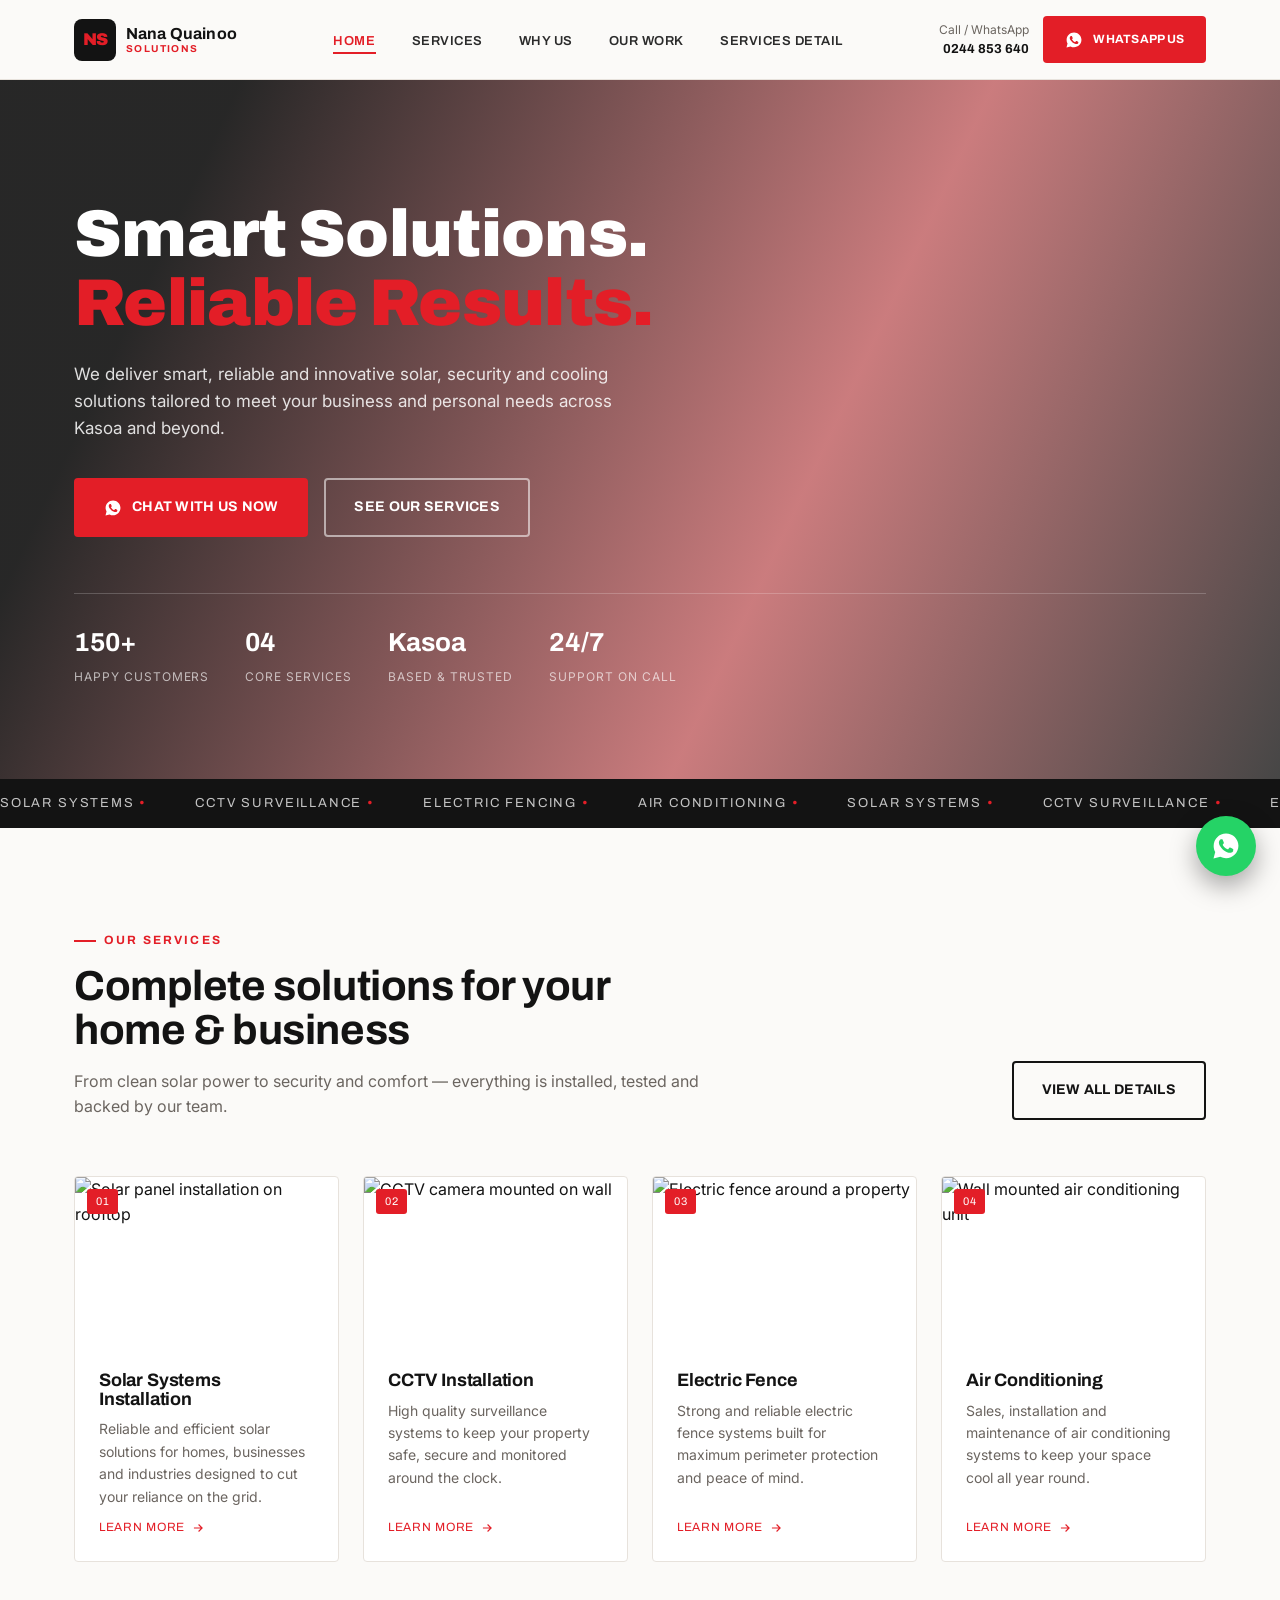
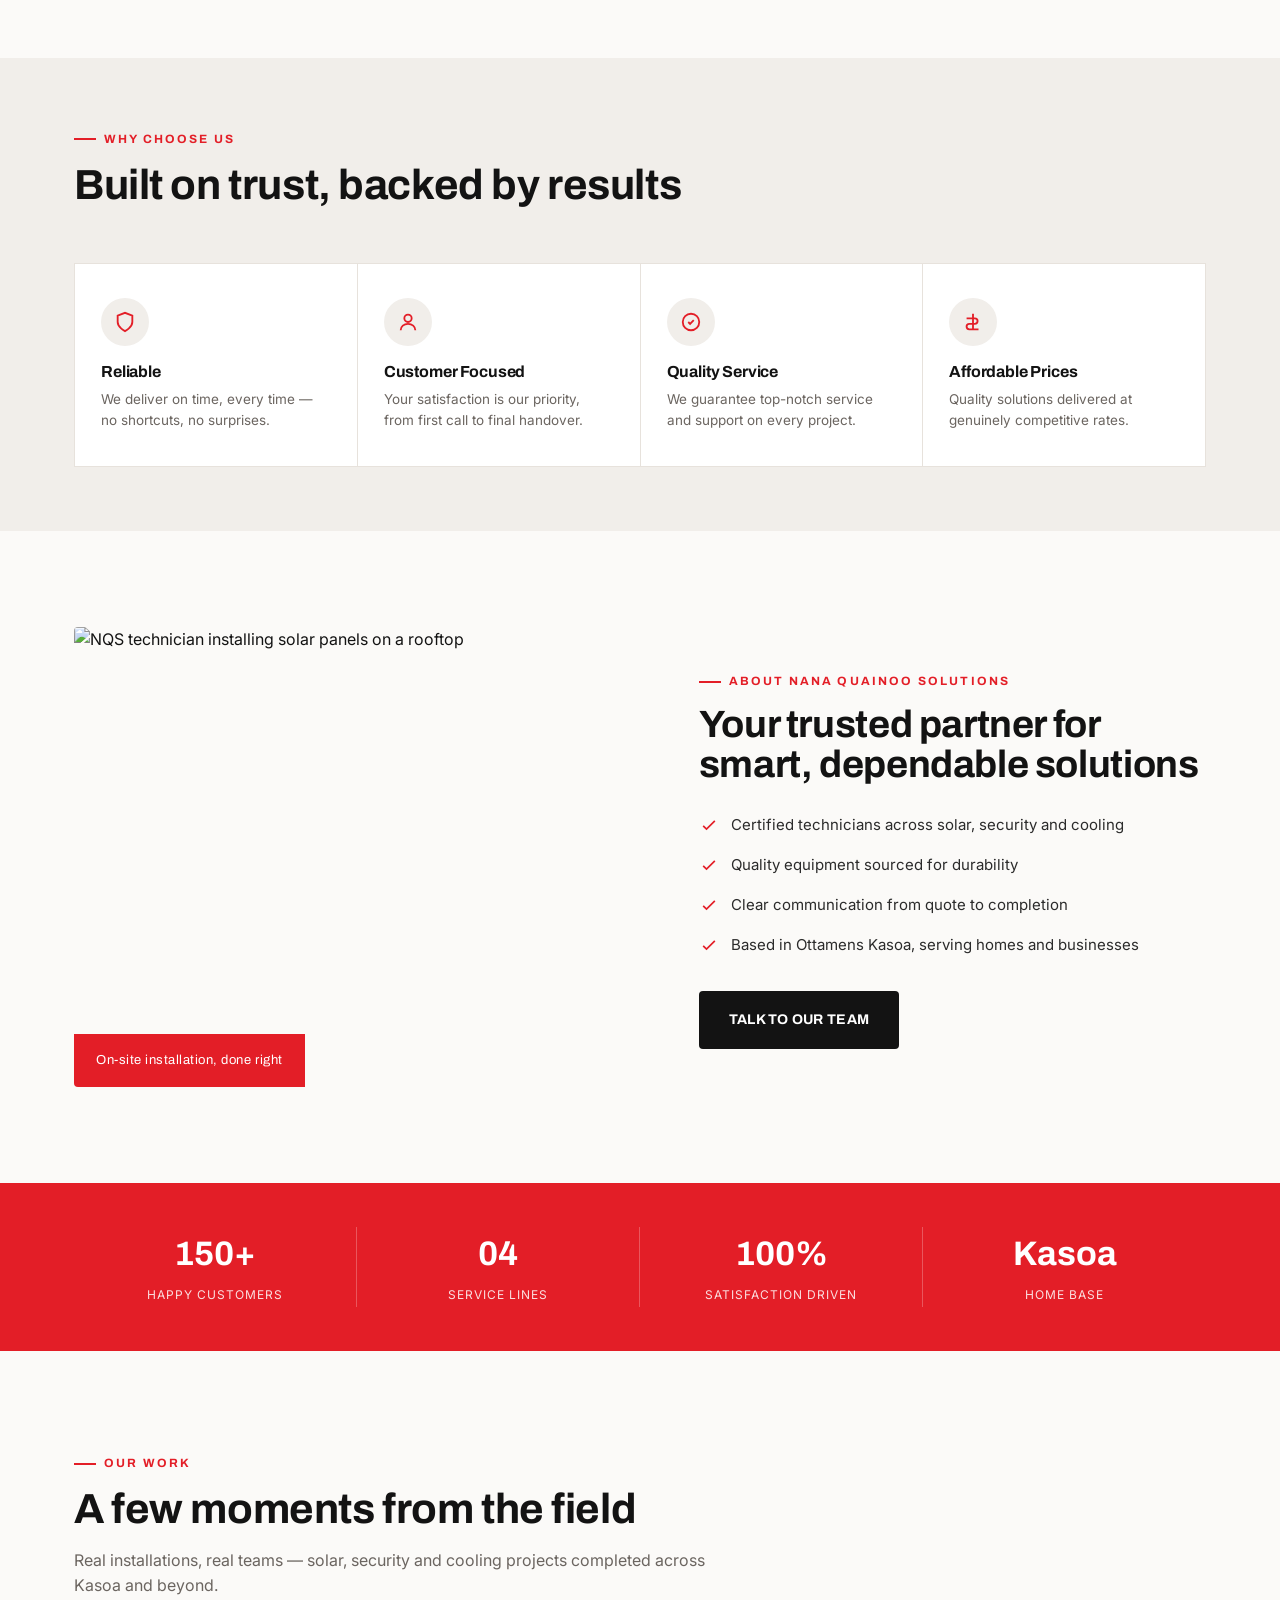
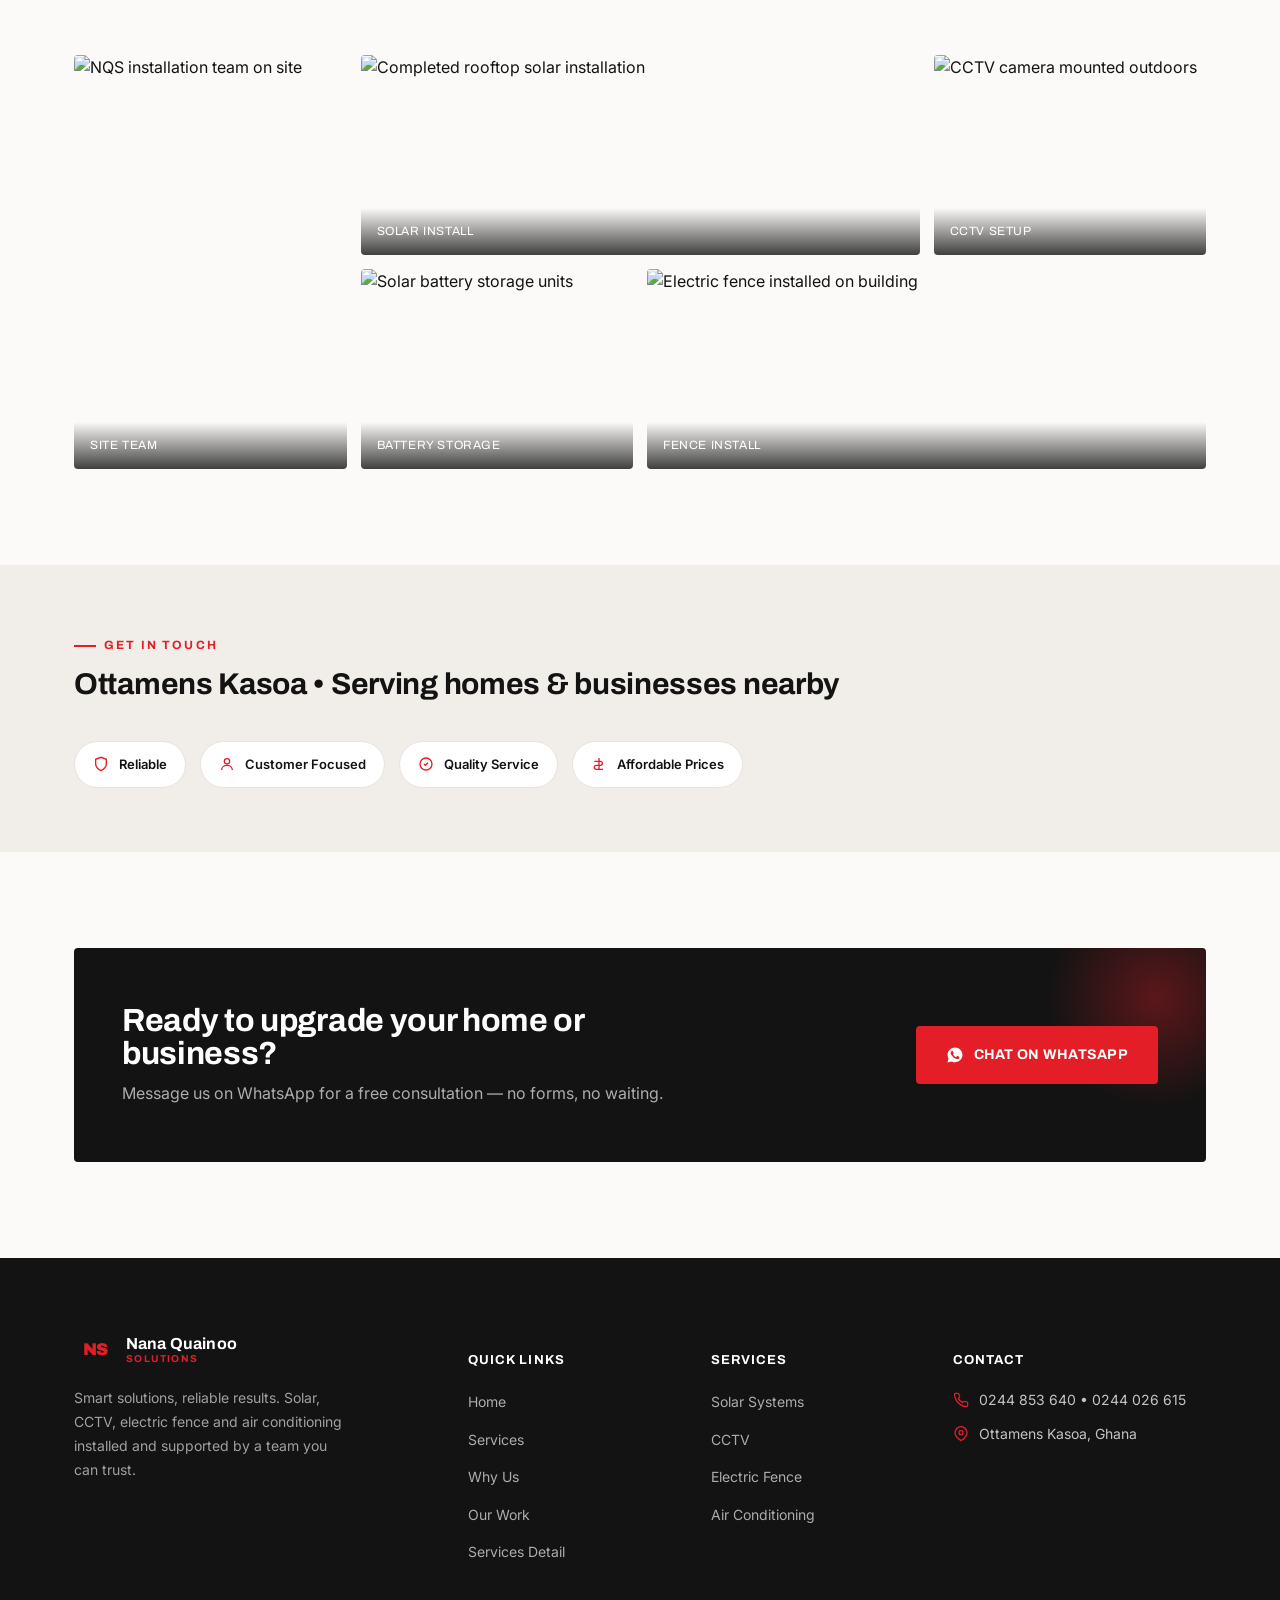
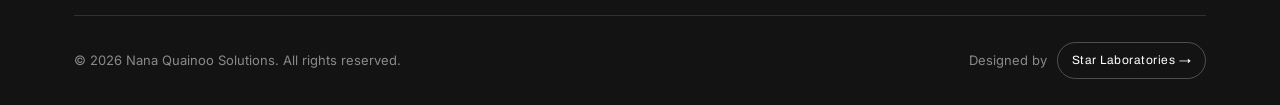
==== index.html @ ecd058a6 "Add files via upload" ====
<!DOCTYPE html>
<html lang="en">
<head>
<meta charset="UTF-8">
<meta name="viewport" content="width=device-width, initial-scale=1.0">
<title>Nana Quainoo Solutions | Solar, CCTV, Electric Fence &amp; AC — Kasoa</title>
<meta name="description" content="Nana Quainoo Solutions delivers smart, reliable solar systems, CCTV, electric fence and air conditioning installations for homes and businesses in Kasoa and beyond.">
<link rel="preconnect" href="https://fonts.googleapis.com">
<link href="https://fonts.googleapis.com/css2?family=Archivo:wght@600;700;800;900&family=Inter:wght@400;500;600;700&display=swap" rel="stylesheet">
<link rel="stylesheet" href="style.css">
</head>
<body>

<!-- ============ HEADER ============ -->
<header class="site-header">
  <nav class="nav">
    <a href="index.html" class="brand">
      <span class="brand-mark">NS</span>
      <span class="brand-text">
        <strong>Nana Quainoo</strong>
        <span>Solutions</span>
      </span>
    </a>

    <ul class="nav-links">
      <li><a href="index.html" class="active">Home</a></li>
      <li><a href="index.html#services">Services</a></li>
      <li><a href="index.html#why-us">Why Us</a></li>
      <li><a href="index.html#work">Our Work</a></li>
      <li><a href="services.html">Services Detail</a></li>
    </ul>

    <div class="nav-cta">
      <div class="nav-phone">
        <span>Call / WhatsApp</span>
        <strong>0244 853 640</strong>
      </div>
      <a class="btn btn-primary" href="https://wa.me/233244853640?text=Hello%20Nana%20Quainoo%20Solutions%2C%20I%27d%20like%20to%20request%20a%20quote." target="_blank" rel="noopener">
        <svg viewBox="0 0 24 24" fill="currentColor"><path d="M12.04 2C6.58 2 2.13 6.45 2.13 11.91c0 1.75.46 3.39 1.26 4.81L2 22l5.42-1.42a9.9 9.9 0 0 0 4.62 1.15h.01c5.46 0 9.9-4.45 9.9-9.91C21.96 6.45 17.5 2 12.04 2Zm5.81 14.06c-.24.68-1.4 1.31-1.93 1.38-.5.07-1.13.1-1.83-.11-.42-.13-.96-.31-1.65-.6-2.9-1.25-4.79-4.19-4.94-4.39-.14-.2-1.18-1.57-1.18-2.99 0-1.43.75-2.13 1.02-2.42.27-.29.58-.36.78-.36.2 0 .39 0 .56.01.18.01.42-.07.65.5.24.58.82 2 .89 2.15.07.14.12.31.02.5-.09.2-.14.31-.28.48-.14.17-.29.37-.42.5-.14.14-.28.29-.12.57.16.28.72 1.19 1.55 1.93 1.06.95 1.96 1.24 2.24 1.38.28.14.44.12.6-.07.17-.2.71-.83.9-1.11.19-.28.38-.24.63-.14.26.09 1.65.78 1.93.92.28.14.47.21.54.33.07.12.07.68-.17 1.36Z"/></svg>
        WhatsApp Us
      </a>
    </div>

    <button class="hamburger" aria-label="Toggle menu">
      <span></span><span></span><span></span>
    </button>
  </nav>
</header>

<!-- ============ HERO ============ -->
<section class="hero">
  <div class="hero-bg"></div>
  <div class="hero-overlay"></div>
  <div class="hero-inner">
   
    <h1>Smart Solutions.<em>Reliable Results.</em></h1>
    <p class="lead">We deliver smart, reliable and innovative solar, security and cooling solutions  tailored to meet your business and personal needs across Kasoa and beyond.</p>
    <div class="hero-actions">
      <a class="btn btn-primary" href="https://wa.me/233244853640?text=Hello%20Nana%20Quainoo%20Solutions%2C%20I%27d%20like%20to%20request%20a%20quote." target="_blank" rel="noopener">
        <svg viewBox="0 0 24 24" fill="currentColor"><path d="M12.04 2C6.58 2 2.13 6.45 2.13 11.91c0 1.75.46 3.39 1.26 4.81L2 22l5.42-1.42a9.9 9.9 0 0 0 4.62 1.15h.01c5.46 0 9.9-4.45 9.9-9.91C21.96 6.45 17.5 2 12.04 2Zm5.81 14.06c-.24.68-1.4 1.31-1.93 1.38-.5.07-1.13.1-1.83-.11-.42-.13-.96-.31-1.65-.6-2.9-1.25-4.79-4.19-4.94-4.39-.14-.2-1.18-1.57-1.18-2.99 0-1.43.75-2.13 1.02-2.42.27-.29.58-.36.78-.36.2 0 .39 0 .56.01.18.01.42-.07.65.5.24.58.82 2 .89 2.15.07.14.12.31.02.5-.09.2-.14.31-.28.48-.14.17-.29.37-.42.5-.14.14-.28.29-.12.57.16.28.72 1.19 1.55 1.93 1.06.95 1.96 1.24 2.24 1.38.28.14.44.12.6-.07.17-.2.71-.83.9-1.11.19-.28.38-.24.63-.14.26.09 1.65.78 1.93.92.28.14.47.21.54.33.07.12.07.68-.17 1.36Z"/></svg>
        Chat With Us Now
      </a>
      <a class="btn btn-outline" href="#services">See Our Services</a>
    </div>
    <div class="hero-meta">
      <div class="hero-meta-item"><strong>150+</strong><span>Happy Customers</span></div>
      <div class="hero-meta-item"><strong>04</strong><span>Core Services</span></div>
      <div class="hero-meta-item"><strong>Kasoa</strong><span>Based &amp; Trusted</span></div>
      <div class="hero-meta-item"><strong>24/7</strong><span>Support On Call</span></div>
    </div>
  </div>
</section>

<!-- ============ MARQUEE STRIP ============ -->
<div class="strip">
  <div class="strip-track">
    <span>Solar Systems <b>&bull;</b></span>
    <span>CCTV Surveillance <b>&bull;</b></span>
    <span>Electric Fencing <b>&bull;</b></span>
    <span>Air Conditioning <b>&bull;</b></span>
    <span>Solar Systems <b>&bull;</b></span>
    <span>CCTV Surveillance <b>&bull;</b></span>
    <span>Electric Fencing <b>&bull;</b></span>
    <span>Air Conditioning <b>&bull;</b></span>
    <span>Solar Systems <b>&bull;</b></span>
    <span>CCTV Surveillance <b>&bull;</b></span>
    <span>Electric Fencing <b>&bull;</b></span>
    <span>Air Conditioning <b>&bull;</b></span>
  </div>
</div>

<!-- ============ SERVICES ============ -->
<section class="section" id="services">
  <div class="container">
    <div class="section-flex-head">
      <div class="section-head" style="margin-bottom:0;">
        <span class="eyebrow">Our Services</span>
        <h2>Complete solutions for your home &amp; business</h2>
        <p>From clean solar power to security and comfort — everything is installed, tested and backed by our team.</p>
      </div>
      <a class="btn btn-ghost" href="services.html">View All Details</a>
    </div>

    <div class="services-grid">
      <div class="service-card">
        <div class="service-card-img">
          <span class="service-card-num">01</span>
          <img src="images/solar panel1.png" alt="Solar panel installation on rooftop">
        </div>
        <div class="service-card-body">
          <h3>Solar Systems Installation</h3>
          <p>Reliable and efficient solar solutions for homes, businesses and industries designed to cut your reliance on the grid.</p>
          <a class="service-card-link" href="services.html#solar">Learn More <svg viewBox="0 0 24 24" fill="none" stroke="currentColor" stroke-width="2"><path d="M5 12h14M13 6l6 6-6 6"/></svg></a>
        </div>
      </div>

      <div class="service-card">
        <div class="service-card-img">
          <span class="service-card-num">02</span>
          <img src="images/cctv1.png" alt="CCTV camera mounted on wall">
        </div>
        <div class="service-card-body">
          <h3>CCTV Installation</h3>
          <p>High quality surveillance systems to keep your property safe, secure and monitored around the clock.</p>
          <a class="service-card-link" href="services.html#cctv">Learn More <svg viewBox="0 0 24 24" fill="none" stroke="currentColor" stroke-width="2"><path d="M5 12h14M13 6l6 6-6 6"/></svg></a>
        </div>
      </div>

      <div class="service-card">
        <div class="service-card-img">
          <span class="service-card-num">03</span>
          <img src="images/electric fence1.png" alt="Electric fence around a property">
        </div>
        <div class="service-card-body">
          <h3>Electric Fence</h3>
          <p>Strong and reliable electric fence systems built for maximum perimeter protection and peace of mind.</p>
          <a class="service-card-link" href="services.html#fence">Learn More <svg viewBox="0 0 24 24" fill="none" stroke="currentColor" stroke-width="2"><path d="M5 12h14M13 6l6 6-6 6"/></svg></a>
        </div>
      </div>

      <div class="service-card">
        <div class="service-card-img">
          <span class="service-card-num">04</span>
          <img src="images/air conditioner.jpg" alt="Wall mounted air conditioning unit">
        </div>
        <div class="service-card-body">
          <h3>Air Conditioning</h3>
          <p>Sales, installation and maintenance of air conditioning systems to keep your space cool all year round.</p>
          <a class="service-card-link" href="services.html#ac">Learn More <svg viewBox="0 0 24 24" fill="none" stroke="currentColor" stroke-width="2"><path d="M5 12h14M13 6l6 6-6 6"/></svg></a>
        </div>
      </div>
    </div>
  </div>
</section>

<!-- ============ WHY CHOOSE US ============ -->
<section class="section-tight section-dim" id="why-us">
  <div class="container">
    <div class="section-head">
      <span class="eyebrow">Why Choose Us</span>
      <h2>Built on trust, backed by results</h2>
    </div>
    <div class="why-grid">
      <div class="why-item">
        <div class="icon"><svg viewBox="0 0 24 24" fill="none" stroke="currentColor" stroke-width="2"><path d="M12 22s8-4 8-10V5l-8-3-8 3v7c0 6 8 10 8 10Z"/></svg></div>
        <h4>Reliable</h4>
        <p>We deliver on time, every time — no shortcuts, no surprises.</p>
      </div>
      <div class="why-item">
        <div class="icon"><svg viewBox="0 0 24 24" fill="none" stroke="currentColor" stroke-width="2"><circle cx="12" cy="8" r="4"/><path d="M4 21c0-4 3.6-7 8-7s8 3 8 7"/></svg></div>
        <h4>Customer Focused</h4>
        <p>Your satisfaction is our priority, from first call to final handover.</p>
      </div>
      <div class="why-item">
        <div class="icon"><svg viewBox="0 0 24 24" fill="none" stroke="currentColor" stroke-width="2"><path d="m9 12 2 2 4-4"/><circle cx="12" cy="12" r="9"/></svg></div>
        <h4>Quality Service</h4>
        <p>We guarantee top-notch service and support on every project.</p>
      </div>
      <div class="why-item">
        <div class="icon"><svg viewBox="0 0 24 24" fill="none" stroke="currentColor" stroke-width="2"><path d="M12 3v18M5 8h9a3 3 0 0 1 0 6H8a3 3 0 0 0 0 6h10"/></svg></div>
        <h4>Affordable Prices</h4>
        <p>Quality solutions delivered at genuinely competitive rates.</p>
      </div>
    </div>
  </div>
</section>

<!-- ============ ABOUT (video slot replaced with image) ============ -->
<section class="section">
  <div class="container about">
    <div class="about-media">
      <img src="images/work force3.png" alt="NQS technician installing solar panels on a rooftop">
      <div class="about-media-tag">On-site installation, done right</div>
    </div>
    <div>
      <span class="eyebrow">About Nana Quainoo Solutions</span>
      <h2 style="margin-top:14px;font-size:clamp(26px,3.4vw,38px);">Your trusted partner for smart, dependable solutions</h2>
      <ul class="about-list">
        <li><svg viewBox="0 0 24 24" fill="none" stroke="currentColor" stroke-width="2"><path d="m5 13 4 4L19 7"/></svg> Certified technicians across solar, security and cooling</li>
        <li><svg viewBox="0 0 24 24" fill="none" stroke="currentColor" stroke-width="2"><path d="m5 13 4 4L19 7"/></svg> Quality equipment sourced for durability</li>
        <li><svg viewBox="0 0 24 24" fill="none" stroke="currentColor" stroke-width="2"><path d="m5 13 4 4L19 7"/></svg> Clear communication from quote to completion</li>
        <li><svg viewBox="0 0 24 24" fill="none" stroke="currentColor" stroke-width="2"><path d="m5 13 4 4L19 7"/></svg> Based in Ottamens Kasoa, serving homes and businesses</li>
      </ul>
      <a class="btn btn-dark" href="https://wa.me/233244853640?text=Hello%20Nana%20Quainoo%20Solutions%2C%20I%27d%20like%20to%20know%20more%20about%20your%20services." target="_blank" rel="noopener">Talk To Our Team</a>
    </div>
  </div>
</section>

<!-- ============ STAT BAND ============ -->
<div class="stat-band">
  <div class="container">
    <div class="stat-item"><strong>150+</strong><span>Happy Customers</span></div>
    <div class="stat-item"><strong>04</strong><span>Service Lines</span></div>
    <div class="stat-item"><strong>100%</strong><span>Satisfaction Driven</span></div>
    <div class="stat-item"><strong>Kasoa</strong><span>Home Base</span></div>
  </div>
</div>

<!-- ============ OUR WORK GALLERY ============ -->
<section class="section" id="work">
  <div class="container">
    <div class="section-head">
      <span class="eyebrow">Our Work</span>
      <h2>A few moments from the field</h2>
      <p>Real installations, real teams — solar, security and cooling projects completed across Kasoa and beyond.</p>
    </div>
    <div class="gallery-grid">
      <div class="g-item g-tall"><img src="images/work force2.png" alt="NQS installation team on site"><span class="gallery-cap">Site Team</span></div>
      <div class="g-item g-wide"><img src="images/solar panel2.jpg" alt="Completed rooftop solar installation"><span class="gallery-cap">Solar Install</span></div>
      <div class="g-item"><img src="images/cctv2.png" alt="CCTV camera mounted outdoors"><span class="gallery-cap">CCTV Setup</span></div>
      <div class="g-item"><img src="images/battery.png" alt="Solar battery storage units"><span class="gallery-cap">Battery Storage</span></div>
      <div class="g-item g-wide"><img src="images/electric fence2.jpg" alt="Electric fence installed on building"><span class="gallery-cap">Fence Install</span></div>
    </div>
  </div>
</section>

<!-- ============ TRUST ROW ============ -->
<section class="section-tight section-dim">
  <div class="container trust-row">
    <div>
      <span class="eyebrow">Get In Touch</span>
      <h2 style="margin-top:14px;font-size:clamp(22px,3vw,30px);">Ottamens Kasoa &bull; Serving homes &amp; businesses nearby</h2>
    </div>
    <div class="trust-badges">
      <span class="trust-badge"><svg viewBox="0 0 24 24" fill="none" stroke="currentColor" stroke-width="2"><path d="M12 22s8-4 8-10V5l-8-3-8 3v7c0 6 8 10 8 10Z"/></svg> Reliable</span>
      <span class="trust-badge"><svg viewBox="0 0 24 24" fill="none" stroke="currentColor" stroke-width="2"><circle cx="12" cy="8" r="4"/><path d="M4 21c0-4 3.6-7 8-7s8 3 8 7"/></svg> Customer Focused</span>
      <span class="trust-badge"><svg viewBox="0 0 24 24" fill="none" stroke="currentColor" stroke-width="2"><path d="m9 12 2 2 4-4"/><circle cx="12" cy="12" r="9"/></svg> Quality Service</span>
      <span class="trust-badge"><svg viewBox="0 0 24 24" fill="none" stroke="currentColor" stroke-width="2"><path d="M12 3v18M5 8h9a3 3 0 0 1 0 6H8a3 3 0 0 0 0 6h10"/></svg> Affordable Prices</span>
    </div>
  </div>
</section>

<!-- ============ CTA BANNER ============ -->
<section class="section">
  <div class="container">
    <div class="cta-banner">
      <div>
        <h3>Ready to upgrade your home or business?</h3>
        <p>Message us on WhatsApp for a free consultation — no forms, no waiting.</p>
      </div>
      <a class="btn btn-primary" href="https://wa.me/233244853640?text=Hello%20Nana%20Quainoo%20Solutions%2C%20I%27d%20like%20to%20request%20a%20quote." target="_blank" rel="noopener">
        <svg viewBox="0 0 24 24" fill="currentColor"><path d="M12.04 2C6.58 2 2.13 6.45 2.13 11.91c0 1.75.46 3.39 1.26 4.81L2 22l5.42-1.42a9.9 9.9 0 0 0 4.62 1.15h.01c5.46 0 9.9-4.45 9.9-9.91C21.96 6.45 17.5 2 12.04 2Zm5.81 14.06c-.24.68-1.4 1.31-1.93 1.38-.5.07-1.13.1-1.83-.11-.42-.13-.96-.31-1.65-.6-2.9-1.25-4.79-4.19-4.94-4.39-.14-.2-1.18-1.57-1.18-2.99 0-1.43.75-2.13 1.02-2.42.27-.29.58-.36.78-.36.2 0 .39 0 .56.01.18.01.42-.07.65.5.24.58.82 2 .89 2.15.07.14.12.31.02.5-.09.2-.14.31-.28.48-.14.17-.29.37-.42.5-.14.14-.28.29-.12.57.16.28.72 1.19 1.55 1.93 1.06.95 1.96 1.24 2.24 1.38.28.14.44.12.6-.07.17-.2.71-.83.9-1.11.19-.28.38-.24.63-.14.26.09 1.65.78 1.93.92.28.14.47.21.54.33.07.12.07.68-.17 1.36Z"/></svg>
        Chat On WhatsApp
      </a>
    </div>
  </div>
</section>

<!-- ============ FOOTER ============ -->
<footer class="site-footer">
  <div class="container">
    <div class="footer-grid">
      <div class="footer-brand">
        <a href="index.html" class="brand">
          <span class="brand-mark">NS</span>
          <span class="brand-text"><strong>Nana Quainoo</strong><span>Solutions</span></span>
        </a>
        <p>Smart solutions, reliable results. Solar, CCTV, electric fence and air conditioning  installed and supported by a team you can trust.</p>
      </div>
      <div class="footer-col">
        <h5>Quick Links</h5>
        <ul>
          <li><a href="index.html">Home</a></li>
          <li><a href="index.html#services">Services</a></li>
          <li><a href="index.html#why-us">Why Us</a></li>
          <li><a href="index.html#work">Our Work</a></li>
          <li><a href="services.html">Services Detail</a></li>
        </ul>
      </div>
      <div class="footer-col">
        <h5>Services</h5>
        <ul>
          <li><a href="services.html#solar">Solar Systems</a></li>
          <li><a href="services.html#cctv">CCTV</a></li>
          <li><a href="services.html#fence">Electric Fence</a></li>
          <li><a href="services.html#ac">Air Conditioning</a></li>
        </ul>
      </div>
      <div class="footer-col">
        <h5>Contact</h5>
        <ul>
          <li class="contact-line"><svg viewBox="0 0 24 24" fill="none" stroke="currentColor" stroke-width="2"><path d="M22 16.92v3a2 2 0 0 1-2.18 2 19.79 19.79 0 0 1-8.63-3.07 19.5 19.5 0 0 1-6-6 19.79 19.79 0 0 1-3.07-8.67A2 2 0 0 1 4.11 2h3a2 2 0 0 1 2 1.72c.13.96.36 1.9.7 2.81a2 2 0 0 1-.45 2.11L8.09 9.91a16 16 0 0 0 6 6l1.27-1.27a2 2 0 0 1 2.11-.45c.9.34 1.85.57 2.81.7A2 2 0 0 1 22 16.92Z"/></svg> 0244 853 640 &bull; 0244 026 615</li>
          <li class="contact-line"><svg viewBox="0 0 24 24" fill="none" stroke="currentColor" stroke-width="2"><path d="M21 10c0 6-9 12-9 12S3 16 3 10a9 9 0 1 1 18 0Z"/><circle cx="12" cy="10" r="3"/></svg> Ottamens Kasoa, Ghana</li>
        </ul>
      </div>
    </div>
    <div class="footer-bottom">
      <span>&copy; 2026 Nana Quainoo Solutions. All rights reserved.</span>
      <span class="footer-credit">
        Designed by
        <a class="footer-credit-btn" href="https://starlabsss.netlify.app/" target="_blank" rel="noopener">Star Laboratories &rarr;</a>
      </span>
    </div>
  </div>
</footer>

<!-- ============ FLOATING WHATSAPP ============ -->
<a class="wa-float" href="https://wa.me/233244853640?text=Hello%20Nana%20Quainoo%20Solutions%2C%20I%27d%20like%20to%20request%20a%20quote." target="_blank" rel="noopener" aria-label="Chat on WhatsApp">
  <svg viewBox="0 0 24 24"><path d="M12.04 2C6.58 2 2.13 6.45 2.13 11.91c0 1.75.46 3.39 1.26 4.81L2 22l5.42-1.42a9.9 9.9 0 0 0 4.62 1.15h.01c5.46 0 9.9-4.45 9.9-9.91C21.96 6.45 17.5 2 12.04 2Zm5.81 14.06c-.24.68-1.4 1.31-1.93 1.38-.5.07-1.13.1-1.83-.11-.42-.13-.96-.31-1.65-.6-2.9-1.25-4.79-4.19-4.94-4.39-.14-.2-1.18-1.57-1.18-2.99 0-1.43.75-2.13 1.02-2.42.27-.29.58-.36.78-.36.2 0 .39 0 .56.01.18.01.42-.07.65.5.24.58.82 2 .89 2.15.07.14.12.31.02.5-.09.2-.14.31-.28.48-.14.17-.29.37-.42.5-.14.14-.28.29-.12.57.16.28.72 1.19 1.55 1.93 1.06.95 1.96 1.24 2.24 1.38.28.14.44.12.6-.07.17-.2.71-.83.9-1.11.19-.28.38-.24.63-.14.26.09 1.65.78 1.93.92.28.14.47.21.54.33.07.12.07.68-.17 1.36Z"/></svg>
</a>

<script src="script.js"></script>
</body>
</html>
---- style.css ----
/* =========================================================
   Nana Quainoo Solutions — Design Tokens
   Palette pulled from the NQS mark: signal red, ink black,
   paper white. One accent, used with discipline.
   ========================================================= */
:root{
  --red: #E31E27;
  --red-dark: #A8151C;
  --red-deep: #7A0F14;
  --ink: #131313;
  --ink-soft: #2B2B2B;
  --paper: #FBFAF8;
  --paper-dim: #F1EEEA;
  --line: #E7E2DC;
  --gray: #6B6560;
  --white: #FFFFFF;

  --display: 'Archivo', 'Arial Black', sans-serif;
  --body: 'Inter', -apple-system, BlinkMacSystemFont, 'Segoe UI', sans-serif;

  --radius: 4px;
  --shadow: 0 20px 40px -20px rgba(19,19,19,0.35);
  --container: 1180px;
}

*,*::before,*::after{box-sizing:border-box;}
html{scroll-behavior:smooth;}
body{
  margin:0;
  font-family:var(--body);
  color:var(--ink);
  background:var(--paper);
  line-height:1.6;
  -webkit-font-smoothing:antialiased;
}
img{max-width:100%;display:block;}
a{color:inherit;text-decoration:none;}
ul{list-style:none;margin:0;padding:0;}
h1,h2,h3,h4{font-family:var(--display);margin:0;line-height:1.05;letter-spacing:-0.01em;}
p{margin:0;}
.container{max-width:var(--container);margin:0 auto;padding:0 24px;}

.eyebrow{
  display:inline-flex;align-items:center;gap:8px;
  font-family:var(--display);
  font-size:12px;letter-spacing:0.18em;text-transform:uppercase;
  color:var(--red);font-weight:700;
}
.eyebrow::before{content:"";width:22px;height:2px;background:var(--red);display:inline-block;}

/* =========== Buttons =========== */
.btn{
  display:inline-flex;align-items:center;justify-content:center;gap:10px;
  font-family:var(--display);font-weight:700;font-size:14px;letter-spacing:0.02em;
  padding:16px 28px;border-radius:var(--radius);border:2px solid transparent;
  cursor:pointer;transition:transform .18s ease, background .18s ease, color .18s ease, border-color .18s ease;
  text-transform:uppercase;
}
.btn:active{transform:scale(0.97);}
.btn-primary{background:var(--red);color:var(--white);}
.btn-primary:hover{background:var(--red-dark);}
.btn-outline{background:transparent;color:var(--white);border-color:rgba(255,255,255,0.55);}
.btn-outline:hover{border-color:var(--white);background:rgba(255,255,255,0.08);}
.btn-dark{background:var(--ink);color:var(--white);}
.btn-dark:hover{background:#000;}
.btn-ghost{background:transparent;color:var(--ink);border-color:var(--ink);}
.btn-ghost:hover{background:var(--ink);color:var(--white);}
.btn svg{width:18px;height:18px;flex:none;}

/* =========== Header =========== */
.site-header{
  position:sticky;top:0;z-index:200;
  background:rgba(251,250,248,0.92);
  backdrop-filter:blur(10px);
  border-bottom:1px solid var(--line);
}
.nav{
  display:flex;align-items:center;justify-content:space-between;
  padding:16px 24px;max-width:var(--container);margin:0 auto;
}
.brand{display:flex;align-items:center;gap:10px;font-family:var(--display);}
.brand-mark{
  width:42px;height:42px;border-radius:8px;background:var(--ink);
  display:flex;align-items:center;justify-content:center;
  color:var(--red);font-weight:900;font-size:17px;letter-spacing:-0.05em;
  flex:none;
}
.brand-text{display:flex;flex-direction:column;line-height:1.1;}
.brand-text strong{font-size:16px;letter-spacing:0.01em;}
.brand-text span{font-size:10px;letter-spacing:0.14em;text-transform:uppercase;color:var(--red);font-weight:700;}

.nav-links{display:flex;align-items:center;gap:36px;}
.nav-links a{
  font-family:var(--display);font-size:13px;font-weight:600;letter-spacing:0.04em;
  text-transform:uppercase;color:var(--ink-soft);position:relative;padding:4px 0;
}
.nav-links a::after{
  content:"";position:absolute;left:0;bottom:-2px;width:0;height:2px;background:var(--red);
  transition:width .2s ease;
}
.nav-links a:hover::after,.nav-links a.active::after{width:100%;}
.nav-links a.active{color:var(--red);}

.nav-cta{display:flex;align-items:center;gap:14px;}
.nav-cta .btn{padding:12px 20px;font-size:12px;}
.nav-phone{display:flex;flex-direction:column;font-size:12px;color:var(--gray);text-align:right;}
.nav-phone strong{color:var(--ink);font-family:var(--display);font-size:13px;}

.hamburger{
  display:none;flex-direction:column;gap:5px;background:none;border:none;cursor:pointer;padding:6px;
}
.hamburger span{width:26px;height:2px;background:var(--ink);display:block;transition:.25s;}
.hamburger.open span:nth-child(1){transform:translateY(7px) rotate(45deg);}
.hamburger.open span:nth-child(2){opacity:0;}
.hamburger.open span:nth-child(3){transform:translateY(-7px) rotate(-45deg);}

/* =========== Hero =========== */
.hero{
  position:relative;overflow:hidden;
  min-height:640px;display:flex;align-items:center;
  color:var(--white);
}
.hero-bg{
  position:absolute;inset:0;
  background-image:url('images/home banner.jpg');
  background-size:cover;background-position:center;
  filter:blur(1px) brightness(0.55) saturate(1.01);
  transform:scale(1.08);
}
.hero-overlay{
  position:absolute;inset:0;
  background:linear-gradient(115deg, rgba(10,10,10,0.88) 15%, rgba(163,20,25,0.55) 62%, rgba(10,10,10,0.75) 100%);
}
.hero-inner{position:relative;z-index:2;padding:120px 24px 90px;max-width:var(--container);margin:0 auto;width:100%;}
.hero-badges{display:flex;flex-wrap:wrap;gap:10px;margin-bottom:26px;}
.hero-badge{
  font-size:11px;font-family:var(--display);letter-spacing:0.1em;text-transform:uppercase;
  border:1px solid rgba(255,255,255,0.35);padding:8px 14px;border-radius:999px;color:#fff;
  background:rgba(255,255,255,0.06);
}
.hero h1{
  font-size:clamp(38px,6vw,66px);font-weight:900;max-width:820px;margin-bottom:22px;
}
.hero h1 em{font-style:normal;color:var(--red);display:block;}
.hero p.lead{max-width:560px;font-size:17px;color:rgba(255,255,255,0.85);margin-bottom:36px;}
.hero-actions{display:flex;flex-wrap:wrap;gap:16px;}
.hero-meta{
  margin-top:56px;display:flex;flex-wrap:wrap;gap:36px;padding-top:28px;border-top:1px solid rgba(255,255,255,0.2);
}
.hero-meta-item strong{display:block;font-family:var(--display);font-size:26px;color:var(--white);}
.hero-meta-item span{font-size:12px;text-transform:uppercase;letter-spacing:0.08em;color:rgba(255,255,255,0.65);}

/* =========== Marquee strip =========== */
.strip{background:var(--ink);color:var(--white);padding:14px 0;overflow:hidden;}
.strip-track{display:flex;gap:48px;white-space:nowrap;animation:scroll 26s linear infinite;width:max-content;}
.strip span{font-family:var(--display);font-size:13px;letter-spacing:0.14em;text-transform:uppercase;color:rgba(255,255,255,0.75);}
.strip span b{color:var(--red);}
@keyframes scroll{from{transform:translateX(0);}to{transform:translateX(-50%);}}

/* =========== Section basics =========== */
.section{padding:96px 0;}
.section-tight{padding:64px 0;}
.section-dark{background:var(--ink);color:var(--white);}
.section-dim{background:var(--paper-dim);}
.section-head{max-width:640px;margin-bottom:56px;}
.section-head h2{font-size:clamp(28px,4vw,42px);margin-top:14px;}
.section-head p{color:var(--gray);margin-top:16px;font-size:16px;}
.section-dark .section-head p{color:rgba(255,255,255,0.65);}
.section-flex-head{display:flex;justify-content:space-between;align-items:flex-end;gap:24px;flex-wrap:wrap;margin-bottom:56px;}

/* =========== Services grid =========== */
.services-grid{display:grid;grid-template-columns:repeat(4,1fr);gap:24px;}
.service-card{
  background:var(--white);border:1px solid var(--line);border-radius:var(--radius);
  overflow:hidden;transition:transform .25s ease, box-shadow .25s ease;
  display:flex;flex-direction:column;
}
.service-card:hover{transform:translateY(-6px);box-shadow:var(--shadow);}
.service-card-img{height:170px;overflow:hidden;position:relative;}
.service-card-img img{width:100%;height:100%;object-fit:cover;transition:transform .4s ease;}
.service-card:hover .service-card-img img{transform:scale(1.08);}
.service-card-num{
  position:absolute;top:12px;left:12px;background:var(--red);color:#fff;
  font-family:var(--display);font-size:11px;padding:4px 9px;border-radius:3px;letter-spacing:0.05em;
}
.service-card-body{padding:24px;display:flex;flex-direction:column;gap:10px;flex:1;}
.service-card-body h3{font-size:18px;}
.service-card-body p{font-size:14px;color:var(--gray);flex:1;}
.service-card-link{
  font-family:var(--display);font-size:12px;letter-spacing:0.06em;text-transform:uppercase;
  color:var(--red);display:inline-flex;align-items:center;gap:6px;
}
.service-card-link svg{width:14px;height:14px;transition:transform .2s ease;}
.service-card-link:hover svg{transform:translateX(4px);}

/* =========== Why choose us =========== */
.why-grid{display:grid;grid-template-columns:repeat(4,1fr);gap:1px;background:var(--line);border:1px solid var(--line);}
.why-item{background:var(--white);padding:34px 26px;}
.why-item .icon{
  width:48px;height:48px;border-radius:50%;background:var(--paper-dim);
  display:flex;align-items:center;justify-content:center;margin-bottom:18px;color:var(--red);
}
.why-item .icon svg{width:22px;height:22px;}
.why-item h4{font-size:16px;margin-bottom:8px;}
.why-item p{font-size:13.5px;color:var(--gray);}

/* =========== About / image feature =========== */
.about{display:grid;grid-template-columns:1.05fr 0.95fr;gap:64px;align-items:center;}
.about-media{position:relative;border-radius:var(--radius);overflow:hidden;}
.about-media img{width:100%;height:460px;object-fit:cover;}
.about-media-tag{
  position:absolute;bottom:0;left:0;background:var(--red);color:#fff;
  padding:16px 22px;font-family:var(--display);font-size:13px;letter-spacing:0.04em;
  max-width:70%;
}
.about-list{display:flex;flex-direction:column;gap:16px;margin:28px 0 34px;}
.about-list li{display:flex;align-items:flex-start;gap:12px;font-size:15px;color:var(--ink-soft);}
.about-list li svg{width:20px;height:20px;color:var(--red);flex:none;margin-top:2px;}

/* =========== Stat band =========== */
.stat-band{background:var(--red);color:#fff;}
.stat-band .container{
  display:grid;grid-template-columns:repeat(4,1fr);
  padding:44px 24px;
}
.stat-item{text-align:center;border-right:1px solid rgba(255,255,255,0.25);padding:0 10px;}
.stat-item:last-child{border-right:none;}
.stat-item strong{display:block;font-family:var(--display);font-size:34px;}
.stat-item span{font-size:12px;text-transform:uppercase;letter-spacing:0.08em;opacity:0.85;}

/* =========== Gallery =========== */
.gallery-grid{display:grid;grid-template-columns:repeat(4,1fr);grid-auto-rows:200px;gap:14px;}
.gallery-grid a,.gallery-grid .g-item{grid-column:span 1;grid-row:span 1;overflow:hidden;border-radius:var(--radius);position:relative;}
.gallery-grid .g-tall{grid-row:span 2;}
.gallery-grid .g-wide{grid-column:span 2;}
.gallery-grid img{width:100%;height:100%;object-fit:cover;transition:transform .5s ease;}
.gallery-grid .g-item:hover img{transform:scale(1.06);}
.gallery-cap{
  position:absolute;left:0;right:0;bottom:0;padding:14px 16px;
  background:linear-gradient(0deg, rgba(0,0,0,0.75), transparent);
  color:#fff;font-family:var(--display);font-size:12px;letter-spacing:0.05em;text-transform:uppercase;
}

/* =========== CTA banner =========== */
.cta-banner{
  background:var(--ink);color:#fff;border-radius:var(--radius);
  padding:56px 48px;display:flex;justify-content:space-between;align-items:center;gap:32px;flex-wrap:wrap;
  position:relative;overflow:hidden;
}
.cta-banner::before{
  content:"";position:absolute;right:-60px;top:-60px;width:220px;height:220px;border-radius:50%;
  background:radial-gradient(circle, rgba(227,30,39,0.35), transparent 70%);
}
.cta-banner h3{font-size:clamp(24px,3.4vw,32px);max-width:480px;position:relative;}
.cta-banner p{color:rgba(255,255,255,0.65);margin-top:10px;position:relative;}
.cta-banner .btn{position:relative;}

/* =========== Location / trust row =========== */
.trust-row{display:flex;flex-wrap:wrap;gap:40px;align-items:center;justify-content:space-between;}
.trust-badges{display:flex;flex-wrap:wrap;gap:14px;}
.trust-badge{
  display:flex;align-items:center;gap:10px;background:var(--white);border:1px solid var(--line);
  padding:12px 18px;border-radius:999px;font-size:13px;font-weight:600;
}
.trust-badge svg{width:16px;height:16px;color:var(--red);}

/* =========== Footer =========== */
.site-footer{background:var(--ink);color:rgba(255,255,255,0.75);padding-top:70px;}
.footer-grid{display:grid;grid-template-columns:1.4fr 0.8fr 0.8fr 1fr;gap:40px;padding-bottom:50px;border-bottom:1px solid rgba(255,255,255,0.12);}
.footer-brand .brand-text strong{color:#fff;}
.footer-brand p{margin-top:16px;font-size:14px;line-height:1.7;max-width:280px;color:rgba(255,255,255,0.6);}
.footer-col h5{font-family:var(--display);font-size:13px;letter-spacing:0.08em;text-transform:uppercase;color:#fff;margin-bottom:18px;}
.footer-col ul{display:flex;flex-direction:column;gap:12px;}
.footer-col a{font-size:14px;color:rgba(255,255,255,0.65);}
.footer-col a:hover{color:var(--red);}
.footer-col .contact-line{display:flex;gap:10px;align-items:flex-start;font-size:14px;}
.footer-col .contact-line svg{width:16px;height:16px;color:var(--red);flex:none;margin-top:3px;}
.footer-bottom{
  display:flex;justify-content:space-between;align-items:center;gap:16px;flex-wrap:wrap;
  padding:26px 0;font-size:13px;color:rgba(255,255,255,0.5);
}
.footer-credit{display:flex;align-items:center;gap:10px;}
.footer-credit-btn{
  display:inline-flex;align-items:center;gap:6px;border:1px solid rgba(255,255,255,0.25);
  padding:8px 14px;border-radius:999px;font-size:12px;font-family:var(--display);letter-spacing:0.04em;
  color:#fff;transition:.2s;
}
.footer-credit-btn:hover{background:var(--red);border-color:var(--red);}

/* =========== Floating WhatsApp =========== */
.wa-float{
  position:fixed;bottom:24px;right:24px;z-index:300;
  width:60px;height:60px;border-radius:50%;background:#25D366;
  display:flex;align-items:center;justify-content:center;box-shadow:0 10px 26px rgba(0,0,0,0.35);
  animation:pulse 2.6s infinite;
}
.wa-float svg{width:30px;height:30px;fill:#fff;}
@keyframes pulse{
  0%{box-shadow:0 10px 26px rgba(0,0,0,0.35),0 0 0 0 rgba(37,211,102,0.55);}
  70%{box-shadow:0 10px 26px rgba(0,0,0,0.35),0 0 0 16px rgba(37,211,102,0);}
  100%{box-shadow:0 10px 26px rgba(0,0,0,0.35),0 0 0 0 rgba(37,211,102,0);}
}

/* =========== Service detail (services.html) =========== */
.detail-row{display:grid;grid-template-columns:1fr 1fr;gap:64px;align-items:center;padding:80px 0;border-bottom:1px solid var(--line);}
.detail-row:last-of-type{border-bottom:none;}
.detail-row.reverse .detail-media{order:2;}
.detail-row.reverse .detail-copy{order:1;}
.detail-media{border-radius:var(--radius);overflow:hidden;position:relative;}
.detail-media img{width:100%;height:380px;object-fit:cover;}
.detail-media-grid{display:grid;grid-template-columns:1fr 1fr;gap:12px;}
.detail-media-grid img{height:184px;object-fit:cover;border-radius:var(--radius);}
.detail-copy .tag{
  font-family:var(--display);font-size:11px;letter-spacing:0.12em;text-transform:uppercase;
  color:var(--red);background:rgba(227,30,39,0.08);padding:6px 12px;border-radius:999px;display:inline-block;margin-bottom:16px;
}
.detail-copy h2{font-size:clamp(24px,3vw,32px);margin-bottom:16px;}
.detail-copy p{color:var(--gray);font-size:15.5px;margin-bottom:22px;}
.detail-features{display:grid;grid-template-columns:1fr 1fr;gap:12px 20px;}
.detail-features li{display:flex;gap:10px;align-items:flex-start;font-size:14px;color:var(--ink-soft);}
.detail-features li svg{width:16px;height:16px;color:var(--red);flex:none;margin-top:3px;}

/* =========== Page hero (interior pages) =========== */
.page-hero{
  position:relative;padding:150px 0 70px;color:#fff;overflow:hidden;
}
.page-hero .hero-bg{filter:blur(4px) brightness(0.4);}
.page-hero .hero-overlay{background:linear-gradient(120deg, rgba(10,10,10,0.9), rgba(122,15,20,0.65));}
.page-hero-inner{position:relative;z-index:2;}
.page-hero h1{font-size:clamp(32px,5vw,52px);}
.breadcrumb{display:flex;gap:8px;font-size:13px;color:rgba(255,255,255,0.6);margin-bottom:16px;font-family:var(--display);text-transform:uppercase;letter-spacing:0.06em;}
.breadcrumb span{color:var(--red);}

/* =========== Responsive =========== */
@media (max-width:1024px){
  .services-grid{grid-template-columns:repeat(2,1fr);}
  .why-grid{grid-template-columns:repeat(2,1fr);}
  .about{grid-template-columns:1fr;gap:40px;}
  .about-media img{height:340px;}
  .footer-grid{grid-template-columns:1fr 1fr;}
  .detail-row{grid-template-columns:1fr;gap:32px;padding:56px 0;}
  .detail-row.reverse .detail-media{order:1;}
  .detail-row.reverse .detail-copy{order:2;}
  .gallery-grid{grid-template-columns:repeat(2,1fr);}
}
@media (max-width:860px){
  .nav-links{
    position:fixed;top:73px;left:0;right:0;bottom:0;background:var(--paper);
    flex-direction:column;align-items:flex-start;gap:0;padding:12px 24px;
    transform:translateX(-100%);transition:transform .3s ease;z-index:150;overflow-y:auto;
  }
  .nav-links.open{transform:translateX(0);}
  .nav-links a{width:100%;padding:16px 0;border-bottom:1px solid var(--line);}
  .nav-phone{display:none;}
  .hamburger{display:flex;}
  .stat-band .container{grid-template-columns:repeat(2,1fr);gap:24px 0;}
  .stat-item{border-right:none;border-bottom:1px solid rgba(255,255,255,0.25);padding-bottom:20px;}
  .stat-item:nth-child(2n){border-right:none;}
}
@media (max-width:640px){
  .services-grid{grid-template-columns:1fr;}
  .why-grid{grid-template-columns:1fr;}
  .footer-grid{grid-template-columns:1fr;gap:34px;}
  .hero-inner{padding:110px 20px 70px;}
  .hero h1{font-size:clamp(32px,9vw,44px);}
  .hero-actions{flex-direction:column;align-items:stretch;}
  .hero-actions .btn{width:100%;}
  .cta-banner{flex-direction:column;align-items:flex-start;padding:40px 26px;}
  .cta-banner .btn{width:100%;justify-content:center;}
  .gallery-grid{grid-template-columns:1fr 1fr;grid-auto-rows:150px;}
  .stat-band .container{grid-template-columns:1fr 1fr;}
  .wa-float{width:54px;height:54px;bottom:16px;right:16px;}
  .footer-bottom{flex-direction:column;align-items:flex-start;}
}
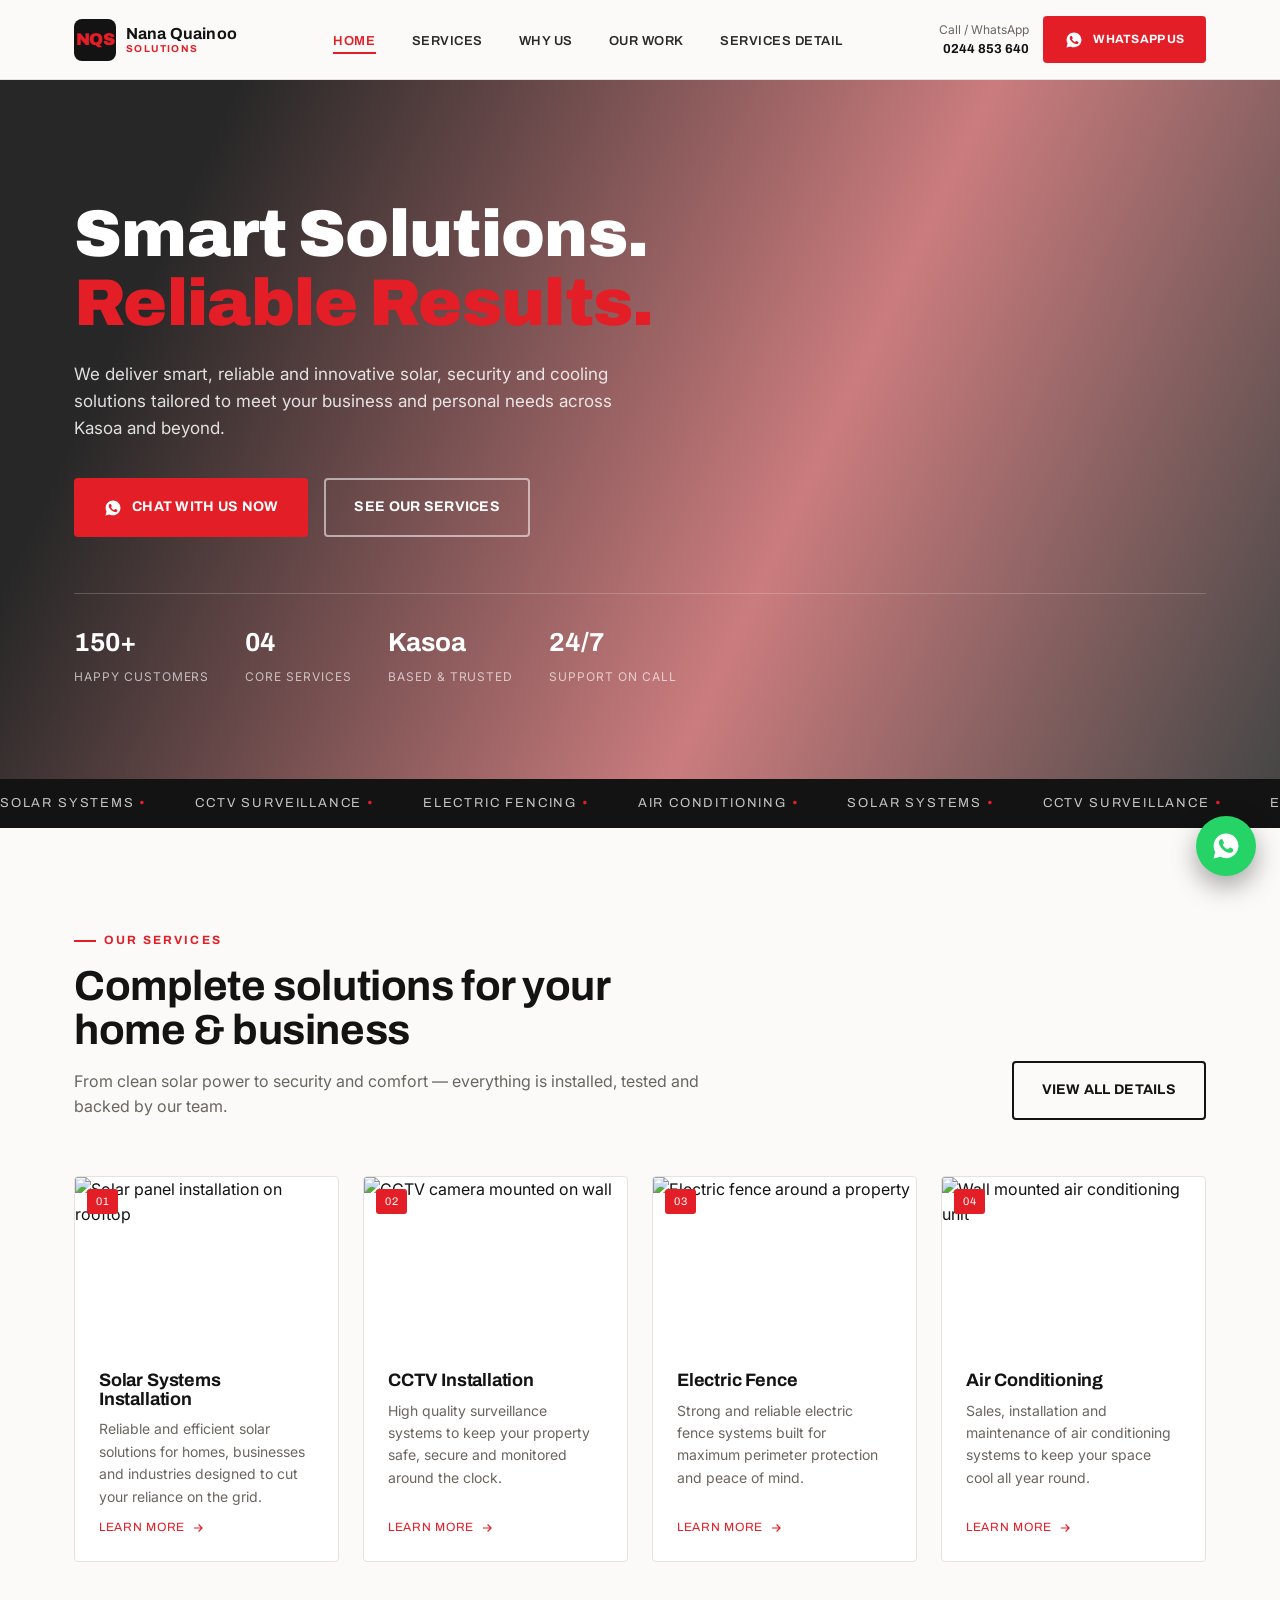
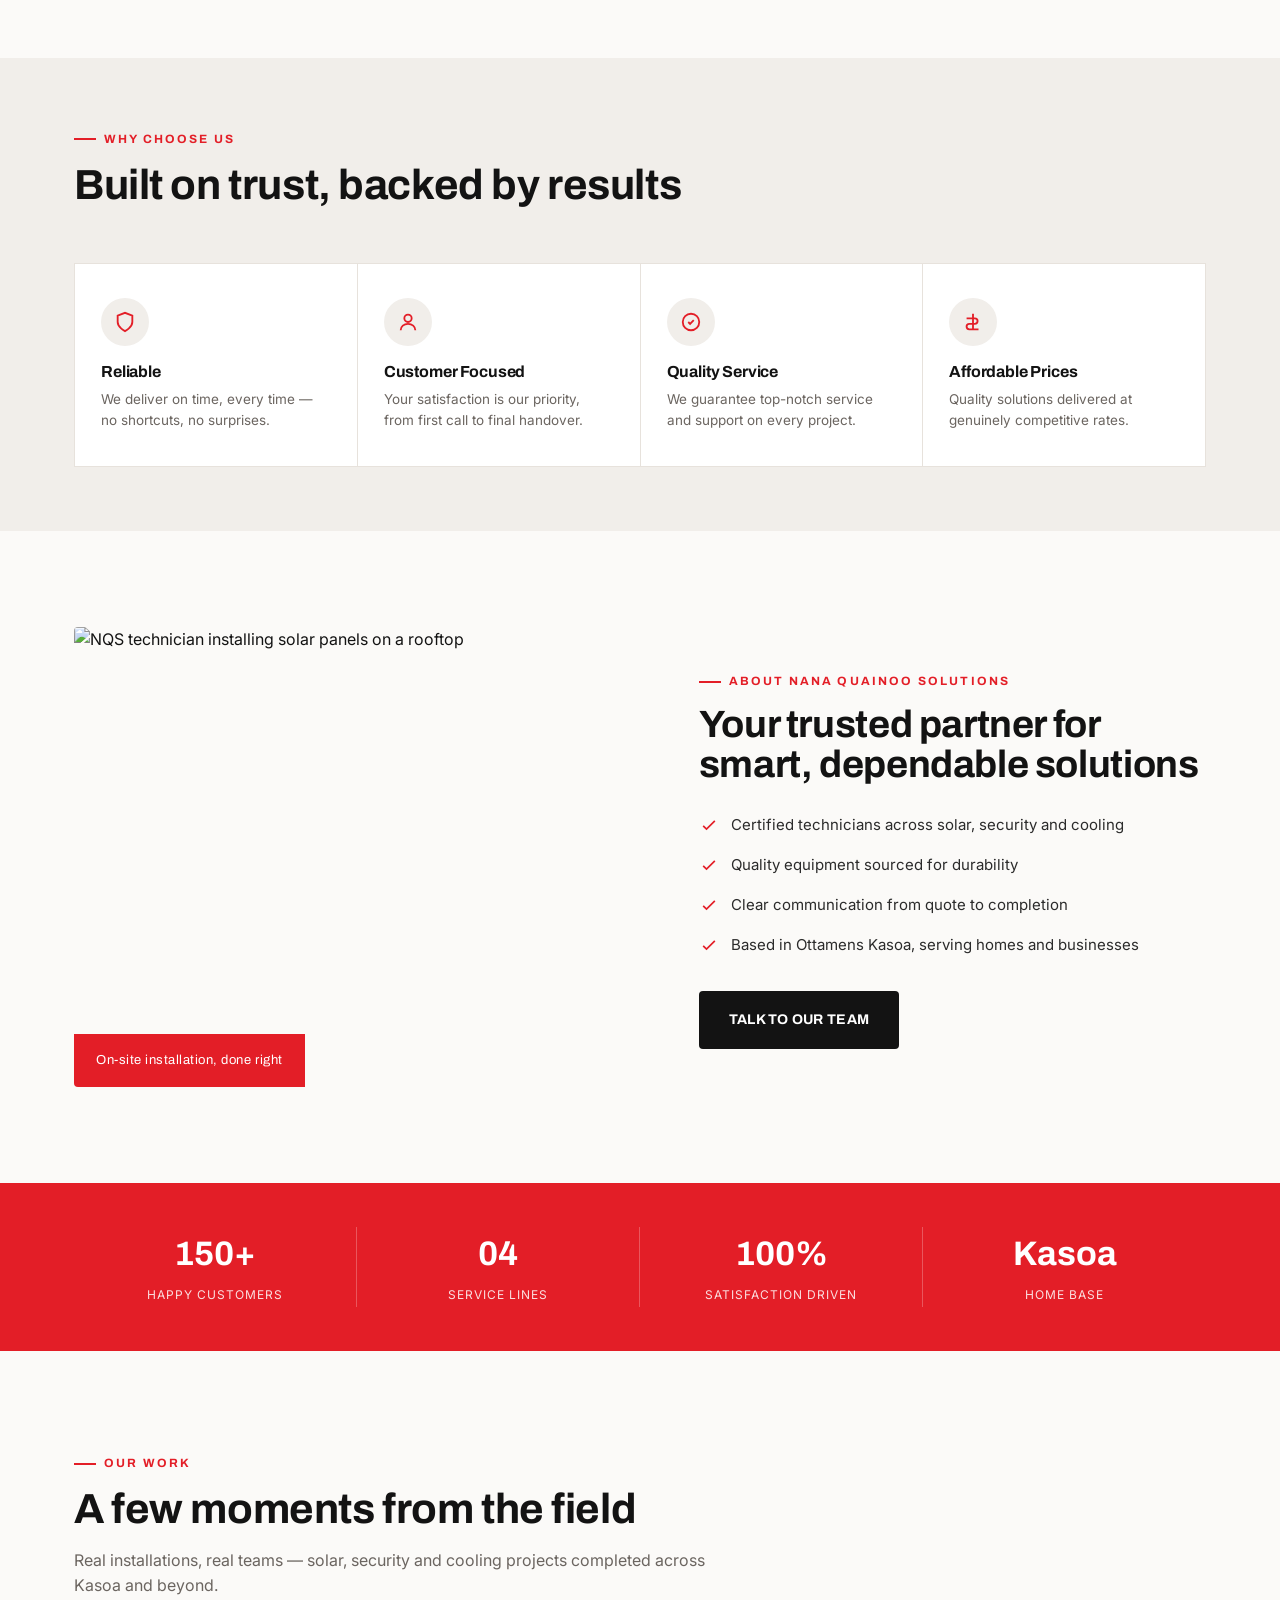
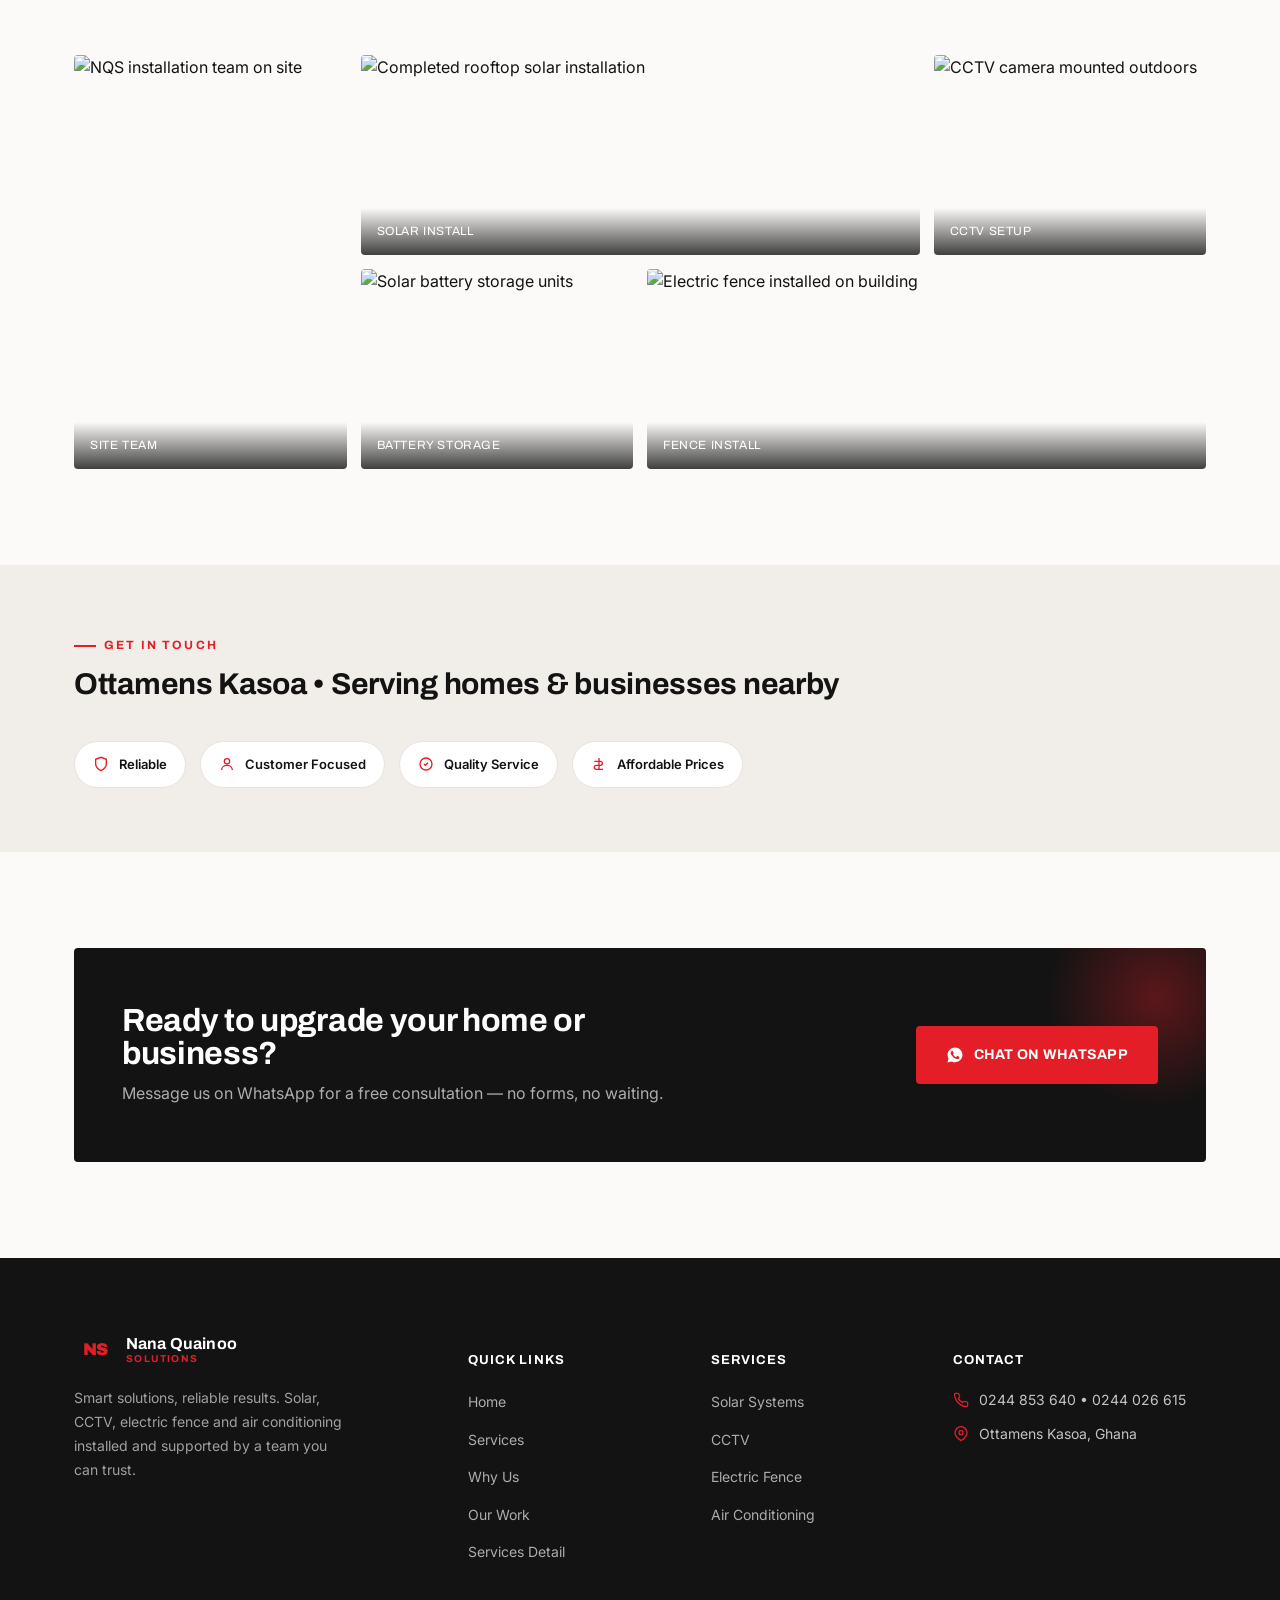
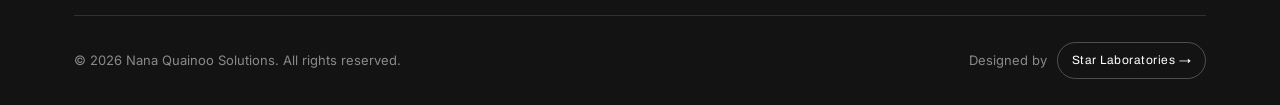
==== commit 0a8ccbb7: "Add files via upload" ====
--- a/index.html
+++ b/index.html
@@ -15,7 +15,7 @@
 <header class="site-header">
   <nav class="nav">
     <a href="index.html" class="brand">
-      <span class="brand-mark">NS</span>
+      <span class="brand-mark">NQS</span>
       <span class="brand-text">
         <strong>Nana Quainoo</strong>
         <span>Solutions</span>
@@ -60,7 +60,7 @@
         <svg viewBox="0 0 24 24" fill="currentColor"><path d="M12.04 2C6.58 2 2.13 6.45 2.13 11.91c0 1.75.46 3.39 1.26 4.81L2 22l5.42-1.42a9.9 9.9 0 0 0 4.62 1.15h.01c5.46 0 9.9-4.45 9.9-9.91C21.96 6.45 17.5 2 12.04 2Zm5.81 14.06c-.24.68-1.4 1.31-1.93 1.38-.5.07-1.13.1-1.83-.11-.42-.13-.96-.31-1.65-.6-2.9-1.25-4.79-4.19-4.94-4.39-.14-.2-1.18-1.57-1.18-2.99 0-1.43.75-2.13 1.02-2.42.27-.29.58-.36.78-.36.2 0 .39 0 .56.01.18.01.42-.07.65.5.24.58.82 2 .89 2.15.07.14.12.31.02.5-.09.2-.14.31-.28.48-.14.17-.29.37-.42.5-.14.14-.28.29-.12.57.16.28.72 1.19 1.55 1.93 1.06.95 1.96 1.24 2.24 1.38.28.14.44.12.6-.07.17-.2.71-.83.9-1.11.19-.28.38-.24.63-.14.26.09 1.65.78 1.93.92.28.14.47.21.54.33.07.12.07.68-.17 1.36Z"/></svg>
         Chat With Us Now
       </a>
-      <a class="btn btn-outline" href="#services">See Our Services</a>
+      <a class="btn btn-outline" href="./services.html">See Our Services</a>
     </div>
     <div class="hero-meta">
       <div class="hero-meta-item"><strong>150+</strong><span>Happy Customers</span></div>
@@ -117,7 +117,7 @@
       <div class="service-card">
         <div class="service-card-img">
           <span class="service-card-num">02</span>
-          <img src="images/cctv1.png" alt="CCTV camera mounted on wall">
+          <img src="images/cctv2.jpg" alt="CCTV camera mounted on wall">
         </div>
         <div class="service-card-body">
           <h3>CCTV Installation</h3>
@@ -129,7 +129,7 @@
       <div class="service-card">
         <div class="service-card-img">
           <span class="service-card-num">03</span>
-          <img src="images/electric fence1.png" alt="Electric fence around a property">
+          <img src="images/cctv1.jpg" alt="Electric fence around a property">
         </div>
         <div class="service-card-body">
           <h3>Electric Fence</h3>
@@ -189,7 +189,7 @@
 <section class="section">
   <div class="container about">
     <div class="about-media">
-      <img src="images/work force3.png" alt="NQS technician installing solar panels on a rooftop">
+      <img src="images/work force5.jpg" alt="NQS technician installing solar panels on a rooftop">
       <div class="about-media-tag">On-site installation, done right</div>
     </div>
     <div>
@@ -226,10 +226,10 @@
     </div>
     <div class="gallery-grid">
       <div class="g-item g-tall"><img src="images/work force2.png" alt="NQS installation team on site"><span class="gallery-cap">Site Team</span></div>
-      <div class="g-item g-wide"><img src="images/solar panel2.jpg" alt="Completed rooftop solar installation"><span class="gallery-cap">Solar Install</span></div>
-      <div class="g-item"><img src="images/cctv2.png" alt="CCTV camera mounted outdoors"><span class="gallery-cap">CCTV Setup</span></div>
+      <div class="g-item g-wide"><img src="images/work force4.jpg" alt="Completed rooftop solar installation"><span class="gallery-cap">Solar Install</span></div>
+      <div class="g-item"><img src="images/cctv2.jpg" alt="CCTV camera mounted outdoors"><span class="gallery-cap">CCTV Setup</span></div>
       <div class="g-item"><img src="images/battery.png" alt="Solar battery storage units"><span class="gallery-cap">Battery Storage</span></div>
-      <div class="g-item g-wide"><img src="images/electric fence2.jpg" alt="Electric fence installed on building"><span class="gallery-cap">Fence Install</span></div>
+      <div class="g-item g-wide"><img src="images/cctv1.jpg" alt="Electric fence installed on building"><span class="gallery-cap">Fence Install</span></div>
     </div>
   </div>
 </section>
